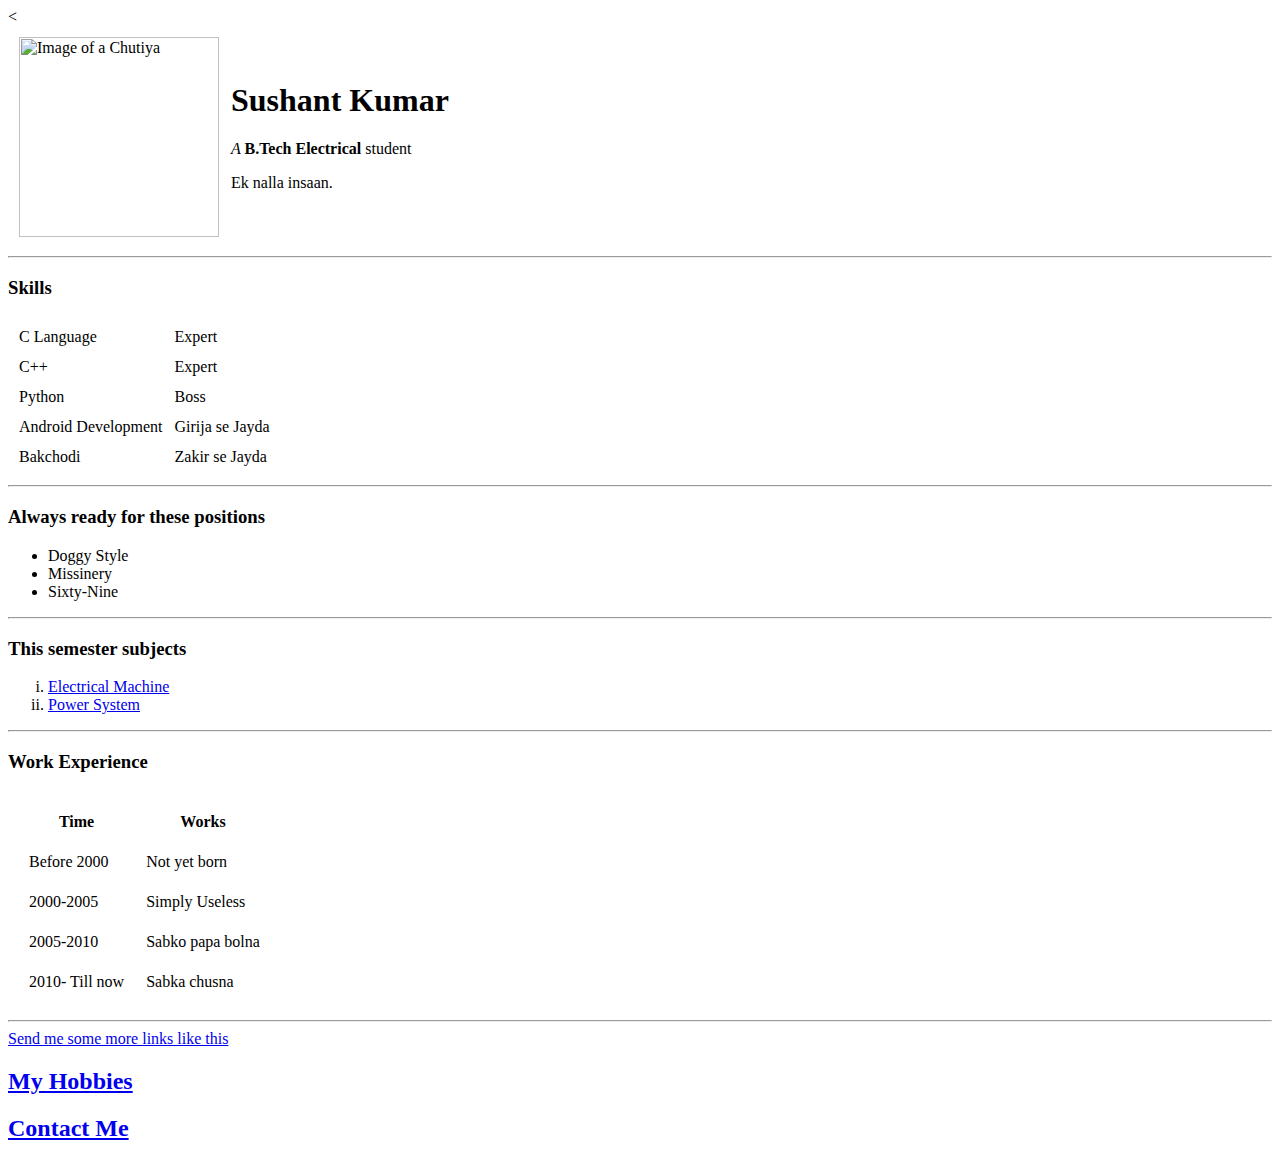
==== index.html @ a0ff295b "Susnant CV" ====
<<!DOCTYPE html>
  <html lang="en" dir="ltr">

  <head>
    <meta charset="utf-8">
    <title>first site</title>
  </head>

  <body>
    <table cellspacing="10">
      <tr>
        <td><img src="image/Sushant2.jpg" alt="Image of a Chutiya" width="200"></td>
        <td>
          <h1>Sushant Kumar</h1>
          <p><em>A </em><strong>B.Tech Electrical </strong>student</p>
          <p>Ek nalla insaan.</p>
        </td>
      </tr>
    </table>

    <hr>
    <h3>Skills</h3>
    <table cellspacing=10>
      <tbody>
        <tr>
          <td>C Language</td>
          <td>Expert</td>
        </tr>
        <tr>
          <td>C++</td>
          <td>Expert</td>
        </tr>
        <tr>
          <td>Python</td>
          <td>Boss</td>
        </tr>
        <tr>
          <td>Android Development</td>
          <td>Girija se Jayda</td>
        </tr>
        <tr>
          <td>Bakchodi</td>
          <td>Zakir se Jayda</td>
        </tr>
      </tbody>
    </table>
    <hr>
    <h3>Always ready for these positions</h3>
    <ul>
      <li>Doggy Style</li>
      <li>Missinery</li>
      <li>Sixty-Nine</li>
    </ul>
    <hr>
    <h3>This semester subjects</h3>
    <ol type="i">
      <li><a href="https://www.naughtyamerica.com/">Electrical Machine</a></li>
      <li><a href="https://www.brazzers.com/">Power System</a></li>
    </ol>
    <hr>
    <h3>Work Experience</h3>
    <table cellspacing=20>
      <thead>
        <tr>
          <th>Time</th>
          <th>Works</th>
        </tr>
      </thead>
      <tbody>
        <tr>
          <td>Before 2000</td>
          <td>Not yet born</td>
        </tr>
        <tr>
          <td>2000-2005</td>
          <td>Simply Useless</td>
        </tr>
        <tr>
          <td>2005-2010</td>
          <td>Sabko papa bolna</td>
        </tr>
        <tr>
          <td>2010- Till now</td>
          <td>Sabka chusna</td>
        </tr>
      </tbody>
    </table>
    <hr>
    <a href="https://www.pornhub.com/">Send me some more links like this</a>
    <h2><a href="my-hobbies.html">My Hobbies</a></h2>
    <h2><a href="contact-me.html">Contact Me</a></h2>
  </body>

  </html>
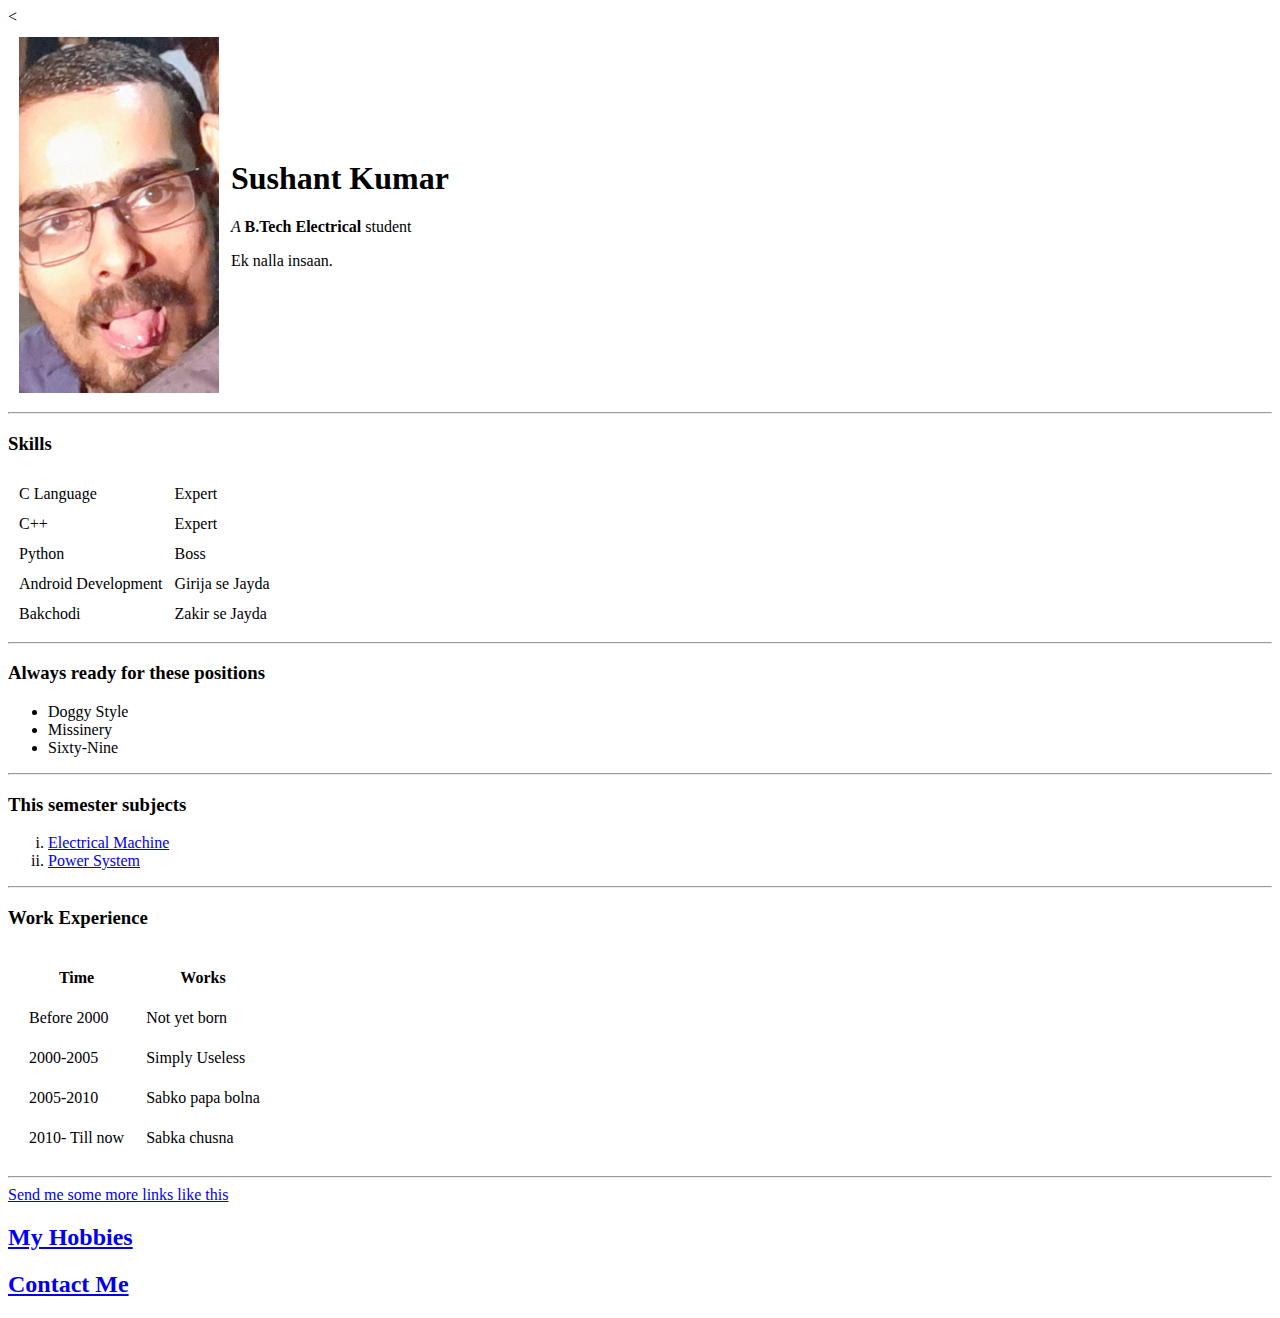
==== commit a2300ea0: "Update index.html" ====
--- a/index.html
+++ b/index.html
@@ -9,7 +9,7 @@
   <body>
     <table cellspacing="10">
       <tr>
-        <td><img src="image/Sushant2.jpg" alt="Image of a Chutiya" width="200"></td>
+        <td><img src="Image/Sushant2.jpg" alt="Image of a Chutiya" width="200"></td>
         <td>
           <h1>Sushant Kumar</h1>
           <p><em>A </em><strong>B.Tech Electrical </strong>student</p>
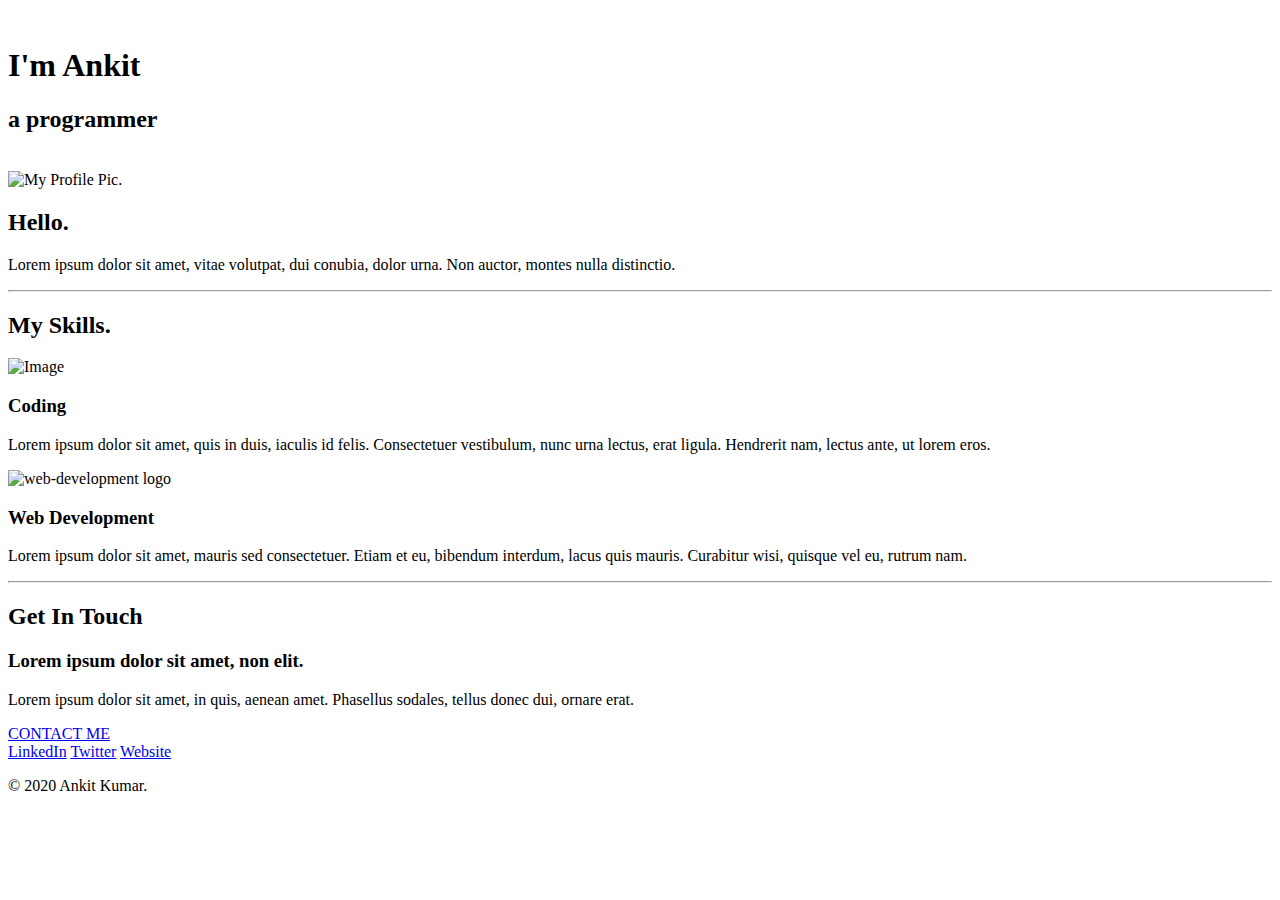
==== commit 0335ffc8: "Add files via upload" ====
--- a/index.html
+++ b/index.html
@@ -1,94 +1,59 @@
-<<!DOCTYPE html>
-  <html lang="en" dir="ltr">
+<!DOCTYPE html>
+<html lang="en" dir="ltr">
 
-  <head>
-    <meta charset="utf-8">
-    <title>first site</title>
-  </head>
+<head>
+  <meta charset="utf-8">
+  <title>Ankit Kumar</title>
+  <link rel="stylesheet" href="CSS/styles.css">
+  <link rel="icon" href="favicon.ico">
+  <link href="https://fonts.googleapis.com/css?family=Merriweather|Montserrat|Sacramento&display=swap" rel="stylesheet">
+</head>
 
-  <body>
-    <table cellspacing="10">
-      <tr>
-        <td><img src="Image/Sushant2.jpg" alt="Image of a Chutiya" width="200"></td>
-        <td>
-          <h1>Sushant Kumar</h1>
-          <p><em>A </em><strong>B.Tech Electrical </strong>student</p>
-          <p>Ek nalla insaan.</p>
-        </td>
-      </tr>
-    </table>
+<body>
+  <div class="top-container">
+    <img class="top-cloud" src="Image/cloud3.png" alt="">
+    <h1>I'm Ankit</h1>
+    <h2 class="subtitle">a <span>pro</span>grammer</h2>
+    <img class="bottom-cloud" src="Image/cloud3.png" alt="">
+    <img class="mountain" src="Image/mountain3.png" alt="">
+  </div>
+  <div class="middle-container">
+    <div class="profile">
+      <img class="myimage" src="Image/Profile3.jpg" alt="My Profile Pic.">
+      <h2>Hello.</h2>
+      <p class="intro">Lorem ipsum dolor sit amet, vitae volutpat, dui conubia, dolor urna. Non auctor, montes nulla distinctio.</p>
+    </div>
+    <hr>
+    <div class="skills">
+      <h2>My Skills.</h2>
+      <div class="skill-row">
+        <img class="coding" src="Image/data.png" alt="Image">
+        <h3>Coding</h3>
+        <p>Lorem ipsum dolor sit amet, quis in duis, iaculis id felis. Consectetuer vestibulum, nunc urna lectus, erat ligula. Hendrerit nam, lectus ante, ut lorem eros.</p>
+      </div>
+      <div class="skill-row">
+        <img class="web" src="Image/web-development.png" alt="web-development logo">
+        <h3>Web Development</h3>
+        <p>Lorem ipsum dolor sit amet, mauris sed consectetuer. Etiam et eu, bibendum interdum, lacus quis mauris. Curabitur wisi, quisque vel eu, rutrum nam.</p>
+      </div>
+    </div>
+    <hr>
+    <div class="contact-me">
+      <h2>Get In Touch</h2>
+      <h3>Lorem ipsum dolor sit amet, non elit.</h3>
+      <p>Lorem ipsum dolor sit amet, in quis, aenean amet. Phasellus sodales, tellus donec dui, ornare erat.</p>
+      <a class="btn" href="mailto:sirfankit11011990@gmail.com">CONTACT ME</a>
+    </div>
+  </div>
 
-    <hr>
-    <h3>Skills</h3>
-    <table cellspacing=10>
-      <tbody>
-        <tr>
-          <td>C Language</td>
-          <td>Expert</td>
-        </tr>
-        <tr>
-          <td>C++</td>
-          <td>Expert</td>
-        </tr>
-        <tr>
-          <td>Python</td>
-          <td>Boss</td>
-        </tr>
-        <tr>
-          <td>Android Development</td>
-          <td>Girija se Jayda</td>
-        </tr>
-        <tr>
-          <td>Bakchodi</td>
-          <td>Zakir se Jayda</td>
-        </tr>
-      </tbody>
-    </table>
-    <hr>
-    <h3>Always ready for these positions</h3>
-    <ul>
-      <li>Doggy Style</li>
-      <li>Missinery</li>
-      <li>Sixty-Nine</li>
-    </ul>
-    <hr>
-    <h3>This semester subjects</h3>
-    <ol type="i">
-      <li><a href="https://www.naughtyamerica.com/">Electrical Machine</a></li>
-      <li><a href="https://www.brazzers.com/">Power System</a></li>
-    </ol>
-    <hr>
-    <h3>Work Experience</h3>
-    <table cellspacing=20>
-      <thead>
-        <tr>
-          <th>Time</th>
-          <th>Works</th>
-        </tr>
-      </thead>
-      <tbody>
-        <tr>
-          <td>Before 2000</td>
-          <td>Not yet born</td>
-        </tr>
-        <tr>
-          <td>2000-2005</td>
-          <td>Simply Useless</td>
-        </tr>
-        <tr>
-          <td>2005-2010</td>
-          <td>Sabko papa bolna</td>
-        </tr>
-        <tr>
-          <td>2010- Till now</td>
-          <td>Sabka chusna</td>
-        </tr>
-      </tbody>
-    </table>
-    <hr>
-    <a href="https://www.pornhub.com/">Send me some more links like this</a>
-    <h2><a href="my-hobbies.html">My Hobbies</a></h2>
-    <h2><a href="contact-me.html">Contact Me</a></h2>
-  </body>
 
-  </html>
+  <div class="bottom-container">
+    <a class="footer-link" href="https://www.linkedin.com/in/ankit-kumar-ba2847125?lipi=urn%3Ali%3Apage%3Ad_flagship3_profile_view_base_contact_details%3B8D1ZTrYlR8msRqehVicu8g%3D%3D">LinkedIn</a>
+    <a class="footer-link" href="https://twitter.com/Ankitkumar2001">Twitter</a>
+    <a class="footer-link" href="https://www.appbrewery.co/">Website</a>
+    <p class="copyright">© 2020 Ankit Kumar.</p>
+  </div>
+
+</body>
+
+</html>
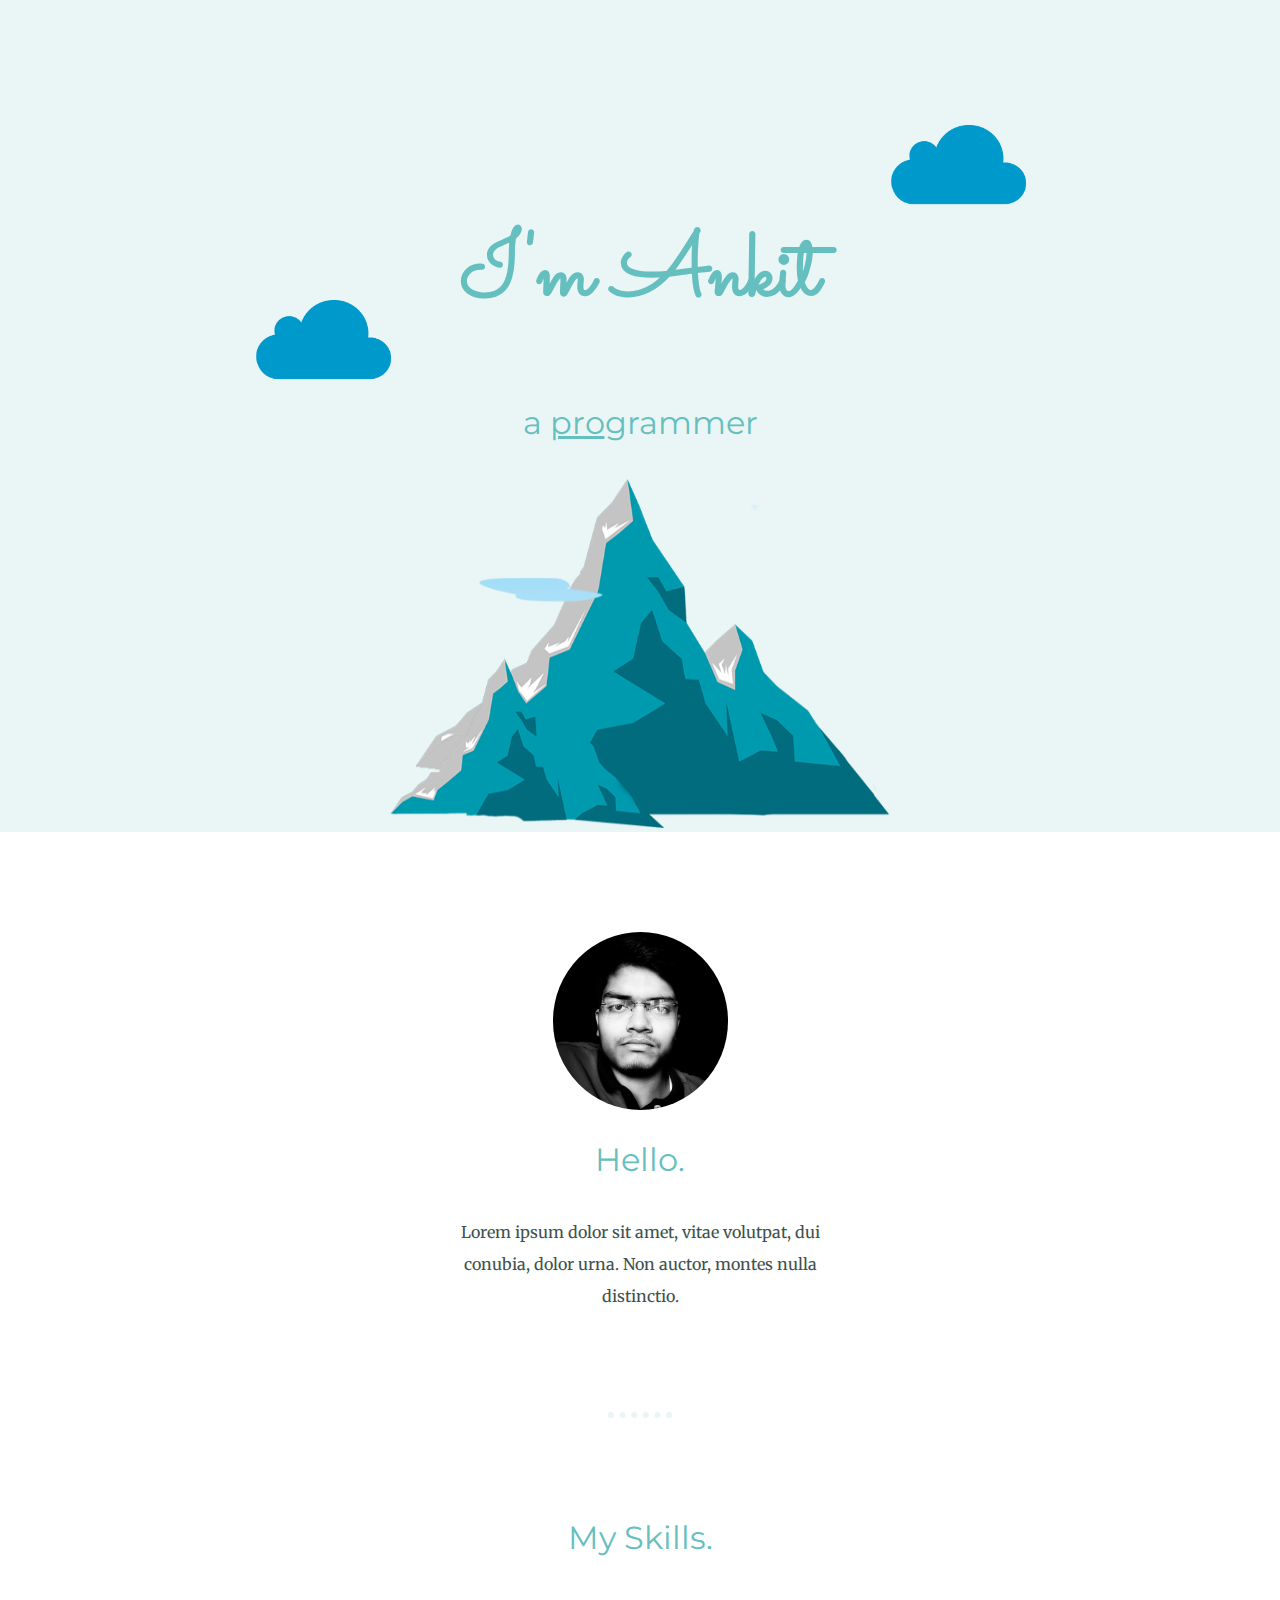
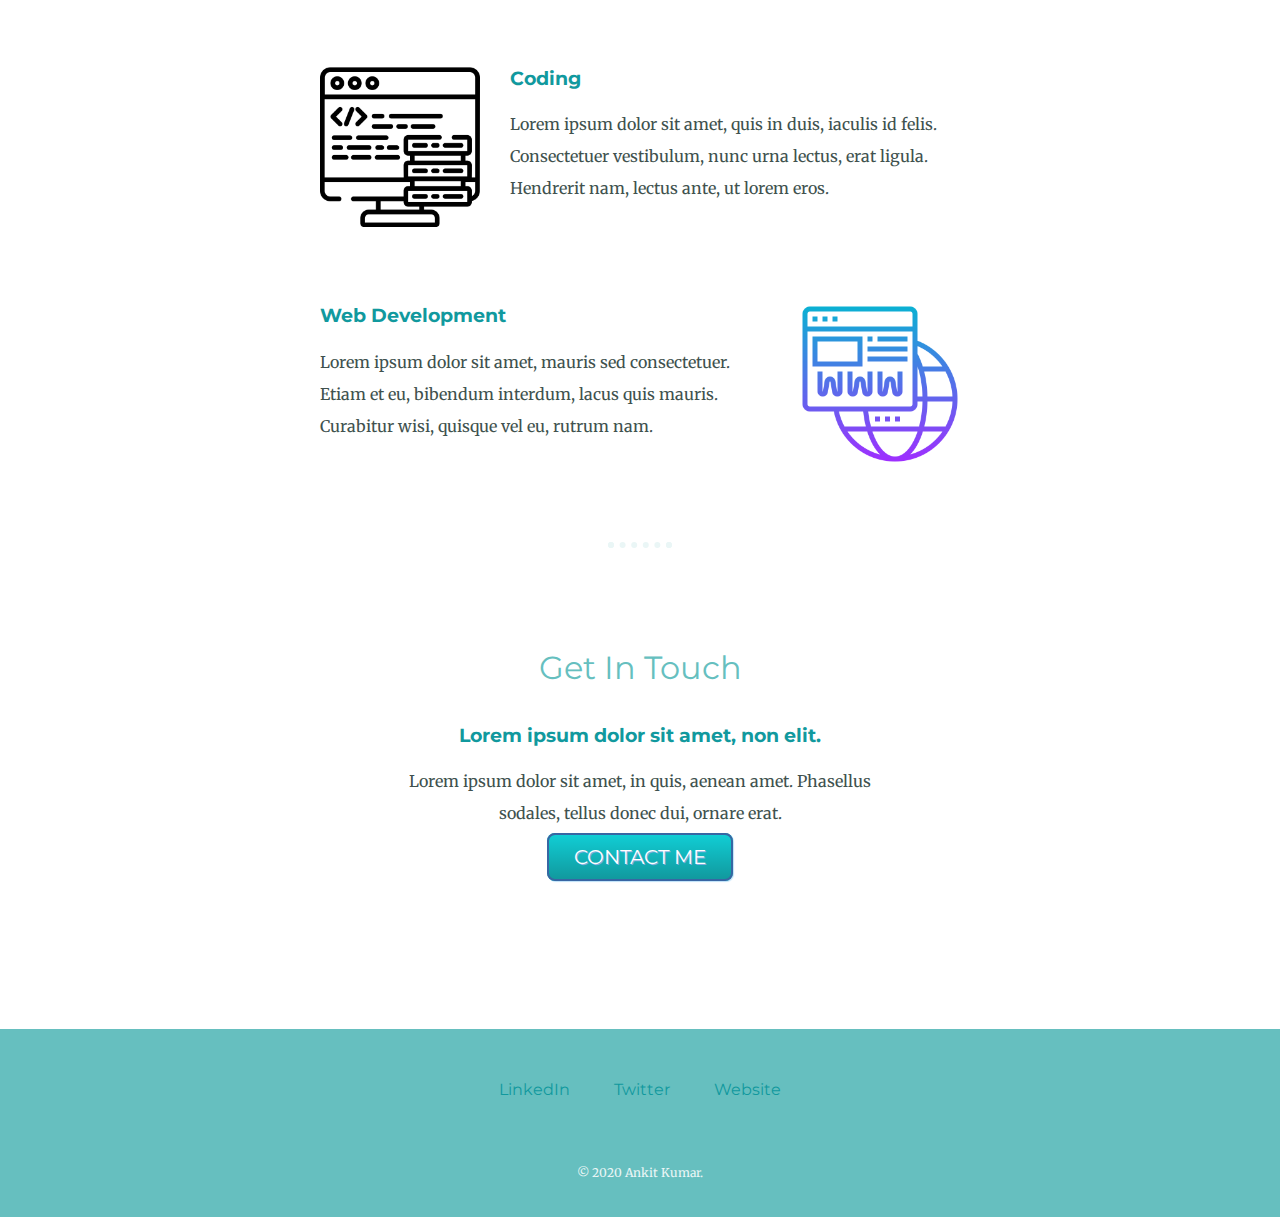
==== commit 62331685: "Update index.html" ====
--- a/index.html
+++ b/index.html
@@ -4,22 +4,22 @@
 <head>
   <meta charset="utf-8">
   <title>Ankit Kumar</title>
-  <link rel="stylesheet" href="CSS/styles.css">
+  <link rel="stylesheet" href="styles.css">
   <link rel="icon" href="favicon.ico">
   <link href="https://fonts.googleapis.com/css?family=Merriweather|Montserrat|Sacramento&display=swap" rel="stylesheet">
 </head>
 
 <body>
   <div class="top-container">
-    <img class="top-cloud" src="Image/cloud3.png" alt="">
+    <img class="top-cloud" src="cloud3.png" alt="">
     <h1>I'm Ankit</h1>
     <h2 class="subtitle">a <span>pro</span>grammer</h2>
-    <img class="bottom-cloud" src="Image/cloud3.png" alt="">
-    <img class="mountain" src="Image/mountain3.png" alt="">
+    <img class="bottom-cloud" src="cloud3.png" alt="">
+    <img class="mountain" src="mountain3.png" alt="">
   </div>
   <div class="middle-container">
     <div class="profile">
-      <img class="myimage" src="Image/Profile3.jpg" alt="My Profile Pic.">
+      <img class="myimage" src="Profile3.jpg" alt="My Profile Pic.">
       <h2>Hello.</h2>
       <p class="intro">Lorem ipsum dolor sit amet, vitae volutpat, dui conubia, dolor urna. Non auctor, montes nulla distinctio.</p>
     </div>
@@ -27,12 +27,12 @@
     <div class="skills">
       <h2>My Skills.</h2>
       <div class="skill-row">
-        <img class="coding" src="Image/data.png" alt="Image">
+        <img class="coding" src="data.png" alt="Image">
         <h3>Coding</h3>
         <p>Lorem ipsum dolor sit amet, quis in duis, iaculis id felis. Consectetuer vestibulum, nunc urna lectus, erat ligula. Hendrerit nam, lectus ante, ut lorem eros.</p>
       </div>
       <div class="skill-row">
-        <img class="web" src="Image/web-development.png" alt="web-development logo">
+        <img class="web" src="web-development.png" alt="web-development logo">
         <h3>Web Development</h3>
         <p>Lorem ipsum dolor sit amet, mauris sed consectetuer. Etiam et eu, bibendum interdum, lacus quis mauris. Curabitur wisi, quisque vel eu, rutrum nam.</p>
       </div>
--- a/styles.css
+++ b/styles.css
@@ -0,0 +1,135 @@
+a{
+  color: #11999E;
+  margin: 10px 20px;
+  font-family: 'Montserrat', sans-serif;
+  text-decoration: none;
+}
+a:hover {
+  color: #EAF6F6;
+}
+body{
+  color: #40514E;
+  margin: 0;
+  text-align: center;
+  font-family: 'Merriweather', serif;
+}
+h1
+{
+  margin: 50 auto 0 auto;
+  font-size: 5.625rem;
+  font-family: 'Sacramento', cursive;
+  color: #66BFBF;
+}
+p{
+  line-height: 2;
+}
+span{
+  text-decoration: underline;
+}
+h2{
+  font-family: 'Montserrat', sans-serif;
+  font-size: 2rem;
+  color: #66BFBF;
+  font-weight: normal;
+  padding-bottom: 10px;
+}
+h3{
+  font-family: 'Montserrat', sans-serif;
+  color: #11999E;
+}
+hr{
+  border: dotted 6px #EAF6F6;
+  border-bottom: none;
+  width: 4%;
+  margin: 100px auto;
+}
+.intro{
+  margin: auto;
+  width: 30%;
+}
+.myimage{
+  width: 175px;
+  height: 177.5px;
+  border-radius: 100%;
+}
+.coding{
+  width: 25%;
+  float: left;
+  margin-right: 30px;
+}
+.contact-me{
+  width: 40%;
+  margin: 40px auto 60px;
+}
+.skill-row{
+  width: 50%;
+  margin: 100px auto 100px auto;
+  text-align: left;
+}
+.subtitle{
+  font-weight: normal;
+}
+.web{
+  width: 25%;
+  float: right;
+  margin-left: 30px;
+}
+.top-container{
+  background-color: #EAF6F6;
+  padding-top: 150px;
+}
+.middle-container{
+  padding: 100px 0;
+}
+.bottom-container{
+  background-color: #66BFBF;
+  padding: 50px 0 20px;
+}
+.top-cloud{
+  width: 145px;
+  height: 100px;
+  position:absolute;
+  right: 250px;
+  top: 125px;
+}
+.bottom-cloud{
+  width: 145px;
+  height: 100px;
+  position: absolute;
+  left: 250px;
+  top: 300px;
+}
+.copyright{
+  color: #EAF6F6;
+  font-size: 0.75rem;
+  padding: 50px 0 0 0;
+}
+.mountain{
+  width: 500px;
+  height: 350px;
+}
+.btn{
+  font-family: 'Montserrat', sans-serif;
+  color: #FFFFFF;
+  font-size: 20px;
+  text-shadow: 1px 1px 0 #7CACDE;
+  box-shadow: 1px 1px 1px #BEE2F9;
+  padding: 10px 25px;
+  -moz-border-radius: 8px;
+  -webkit-border-radius: 8px;
+  border-radius: 8px;
+  border: 2px solid #3866A3;
+  background: #63B8EE;
+  background: linear-gradient(top,  #11CDD4,  #11999E);
+  background: -ms-linear-gradient(top,  #11CDD4,  #11999E);
+  background: -webkit-gradient(linear, left top, left bottom, from(#11CDD4), to(#11999E));
+  background: -moz-linear-gradient(top,  #11CDD4,  #11999E);
+}
+.btn:hover {
+  color: #FFFFFF;
+  background: #468CCF;
+  background: linear-gradient(top,  #30E3CB,  #2BC4AD);
+  background: -ms-linear-gradient(top,  #30E3CB,  #2BC4AD);
+  background: -webkit-gradient(linear, left top, left bottom, from(#30E3CB), to(#2BC4AD));
+  background: -moz-linear-gradient(top,  #30E3CB,  #2BC4AD);
+}
